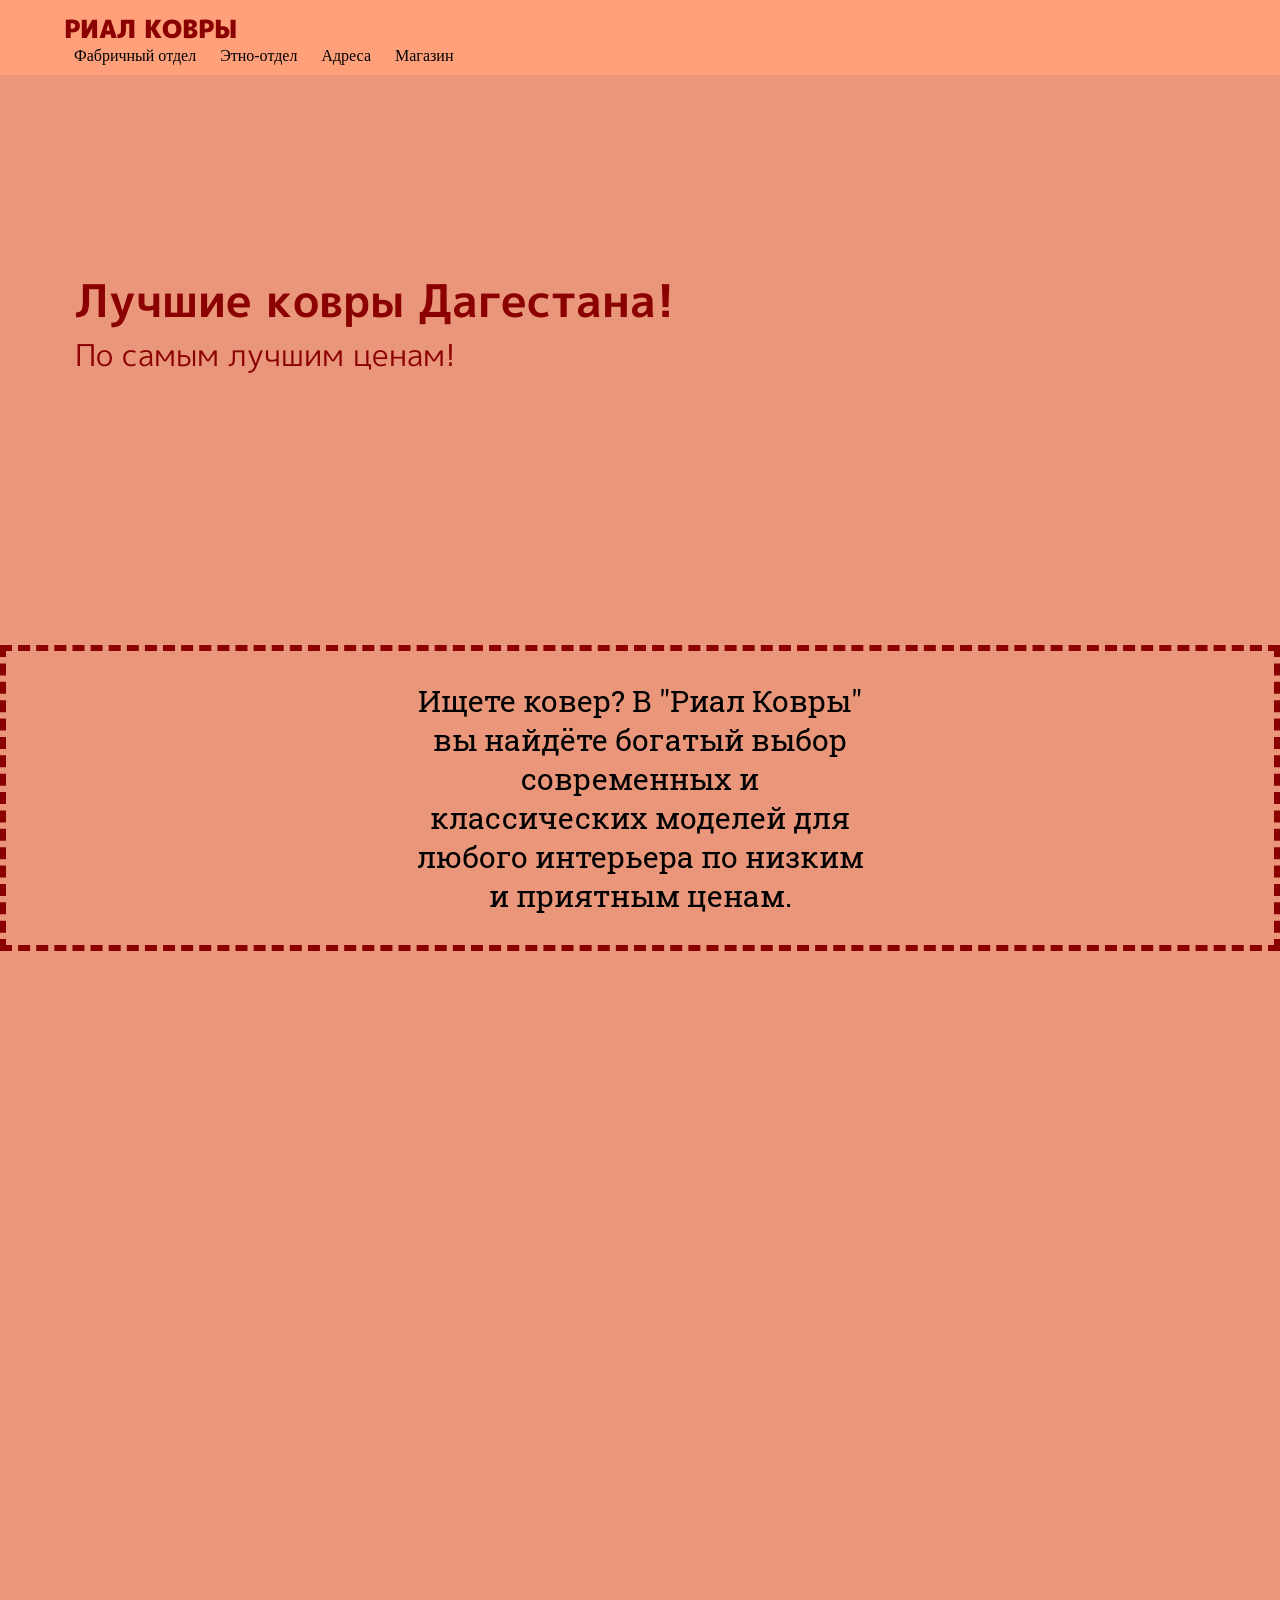
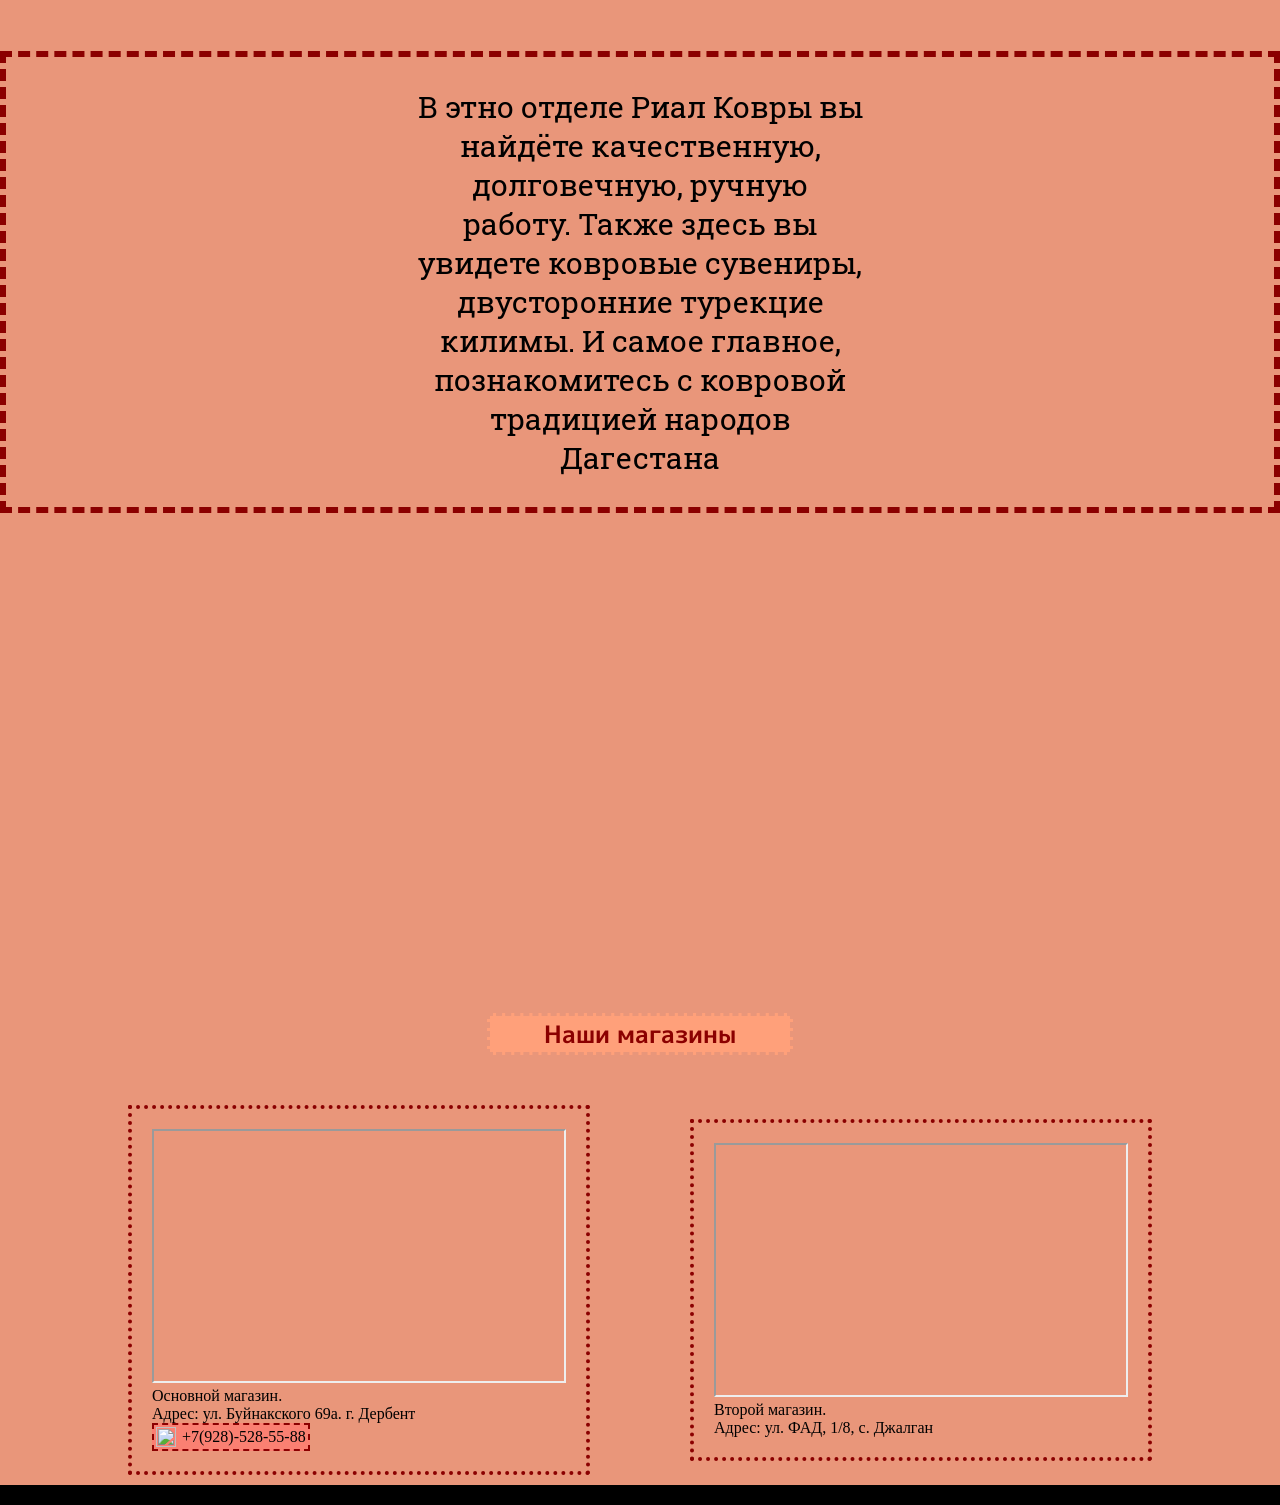
==== index.html @ f269d0b3 "Add files via upload" ====
<!DOCTYPE html>
<html>
<head>
    <meta charset="UTF-8">
    <title>Риал Ковры</title>
    <link rel="stylesheet" href="style.css">

</head>
<body>
    <header>
        <p id="name">РИАЛ КОВРЫ</p>
        <div class="pustota"></div>   
        <nav>                                                                            
            <a href="#fab">Фабричный отдел</a>
            <a href="#ruchnaya">Этно-отдел</a>
            <a href="#shops">Адреса</a>
            <a href="shop.html">Магазин</a>
        </nav>       
    </header>
    <main>
        <article class="banner">
            <div id="start">
                <h1 class="start">Лучшие ковры Дагестана!</h1>
                <p class="start">По самым лучшим ценам!</p>
            </div>
        </article>
        <article class="post" id="fab">
            <p>
                Ищете ковер? В "Риал Ковры" вы найдёте богатый выбор современных
                 и классических моделей для любого интерьера по низким и приятным ценам.      
            </p>
            
        </article>
        
        <div class="razryv"></div>
        <article class="post" id="ruchnaya">
            
            <p>
                В этно отделе Риал Ковры вы найдёте качественную, долговечную, ручную работу.
                 Также здесь вы увидете ковровые сувениры, двусторонние турекцие килимы. 
                 И самое главное, познакомитесь с ковровой традицией народов Дагестана
            </p> 
        </article>
        

        <article id="shops">
            <h1 id="Map">Наши магазины</h1>        
            <div class="MapsObolochka">
            <div class="MainMap">
                <iframe src="https://yandex.ru/map-widget/v1/org/rial_kovry/235939715643/?ll=48.288668%2C42.053204&z=16" width="410" height="250" frameborder="1" allowfullscreen="true" style="position:relative;"></iframe>
                <p>Основной магазин.<br> Адрес: ул. Буйнакского 69а. г. Дербент</p>    

                <div class="whats">
                      <img src="phone.png" id="whats">
                      <p>+7(928)-528-55-88</p>
                </div>
            
                <!-- <div class="whats">
                      <img src="whatsapp.png" id="whats">
                      <p>+7(928)-528-55-88</p>
                </div> -->
            </div>


            <div class="MainMap">
               <iframe src="https://yandex.ru/map-widget/v1/org/rial_kovry/52094156210/?ll=48.296547%2C42.030805&z=16" width="410" height="250" frameborder="1" allowfullscreen="true" style="position:relative;"></iframe>
                <p>Второй магазин.<br> Адрес: ул. ФАД, 1/8, с. Джалган</p>
                
            </div>
            </div>
        </article>
    </main>
    <footer>
        <p id="premissions"></p>
    </footer>
</body>
</html>
---- style.css ----
@import url('https://fonts.googleapis.com/css2?family=M+PLUS+1p&display=swap');

@import url('https://fonts.googleapis.com/css2?family=Honk&family=Pacifico&family=Roboto+Condensed:ital,wght@0,100..900;1,100..900&family=Roboto+Slab:wght@100..900&family=Roboto:ital,wght@0,100..900;1,100..900&family=Winky+Rough:ital,wght@0,300..900;1,300..900&display=swap');


*{
    margin: 0;
}
body{
    background-image: url(Background.png);
    background-color: #E9967A;
    background-size: cover;
    background-attachment: fixed;
}
header{
    padding: 10px 5%;
    background-color: #FFA07A;
    position: fixed;
    z-index: 1000;
    width: 100%;
}
header>*{
    display: inline-block;
    width: 450px;
}

.nav-list {
    margin: 0;
    padding: 0;
    list-style: none;
}

#start{
    display: inline-block;
    padding: 5px;
    border: 6px #E9967A dashed;
}

.start{
    color: darkred;
    font-family: "M PLUS 1p", sans-serif;
}

.pustota{
    width: 35vw;
}

a{
    text-decoration: none;
    color: black;
    margin: 0px 10px;
}

#name{
    color: darkred;
    font-family: "M PLUS 1p", sans-serif;
    font-weight: 900;
    font-size: 25px;
}

.banner{
    padding: 20%  5%;
    font-size: 30px;
}
.post{
    background-color: #E9967A;
    padding: 30px 5%;
    text-align: center;
    border: 6px darkred dashed;
    font-family: "Roboto Slab", serif;
}
.post>*{
    display: inline-block;
    width: 450px;
    font-size: 30px;
    vertical-align: middle;
}
.razryv{
    height: 700px;
}

#final>div{
    padding: 10px;
    background-color: #fff;
    text-align: center;
    font-size: 30px;
    border: 4px black solid;
}

#shops{
    margin-top: 500px;
}


#Map{
    color: darkred;
    font-family: "M PLUS 1p", sans-serif;
    text-align: center;
    margin: 0 auto 50px auto;
    border: 3px #E9967A dashed;
    background-color: #FFA07A;
    width: 300px;
}
.MapsObolochka{
    display: flex;
    align-items: center;
    justify-content: center;
}

.MainMap{
    display: inline-block;
    margin: 0 50px 10px 50px;
    padding: 20px;
    border: 4px darkred dotted;
    background-color: #E9967A;
}

#MainMap>p{
    color: darkred;
    font-size: 20px;
    font-weight: 750;
    font-family: "M PLUS 1p", sans-serif;
}

#whats{
    width: 20px;
    height: 20px;
    
}

.whats>p{
   margin: 0;
}

.whats {
    display: inline-flex;
    align-items: center;
    gap: 6px;
    padding: 2px;
    border: 2px darkred dashed;
    background-color: salmon;
}

footer{
    background-color: black;
    padding: 10px 0;
    text-align: center;
    color: #fff;
}
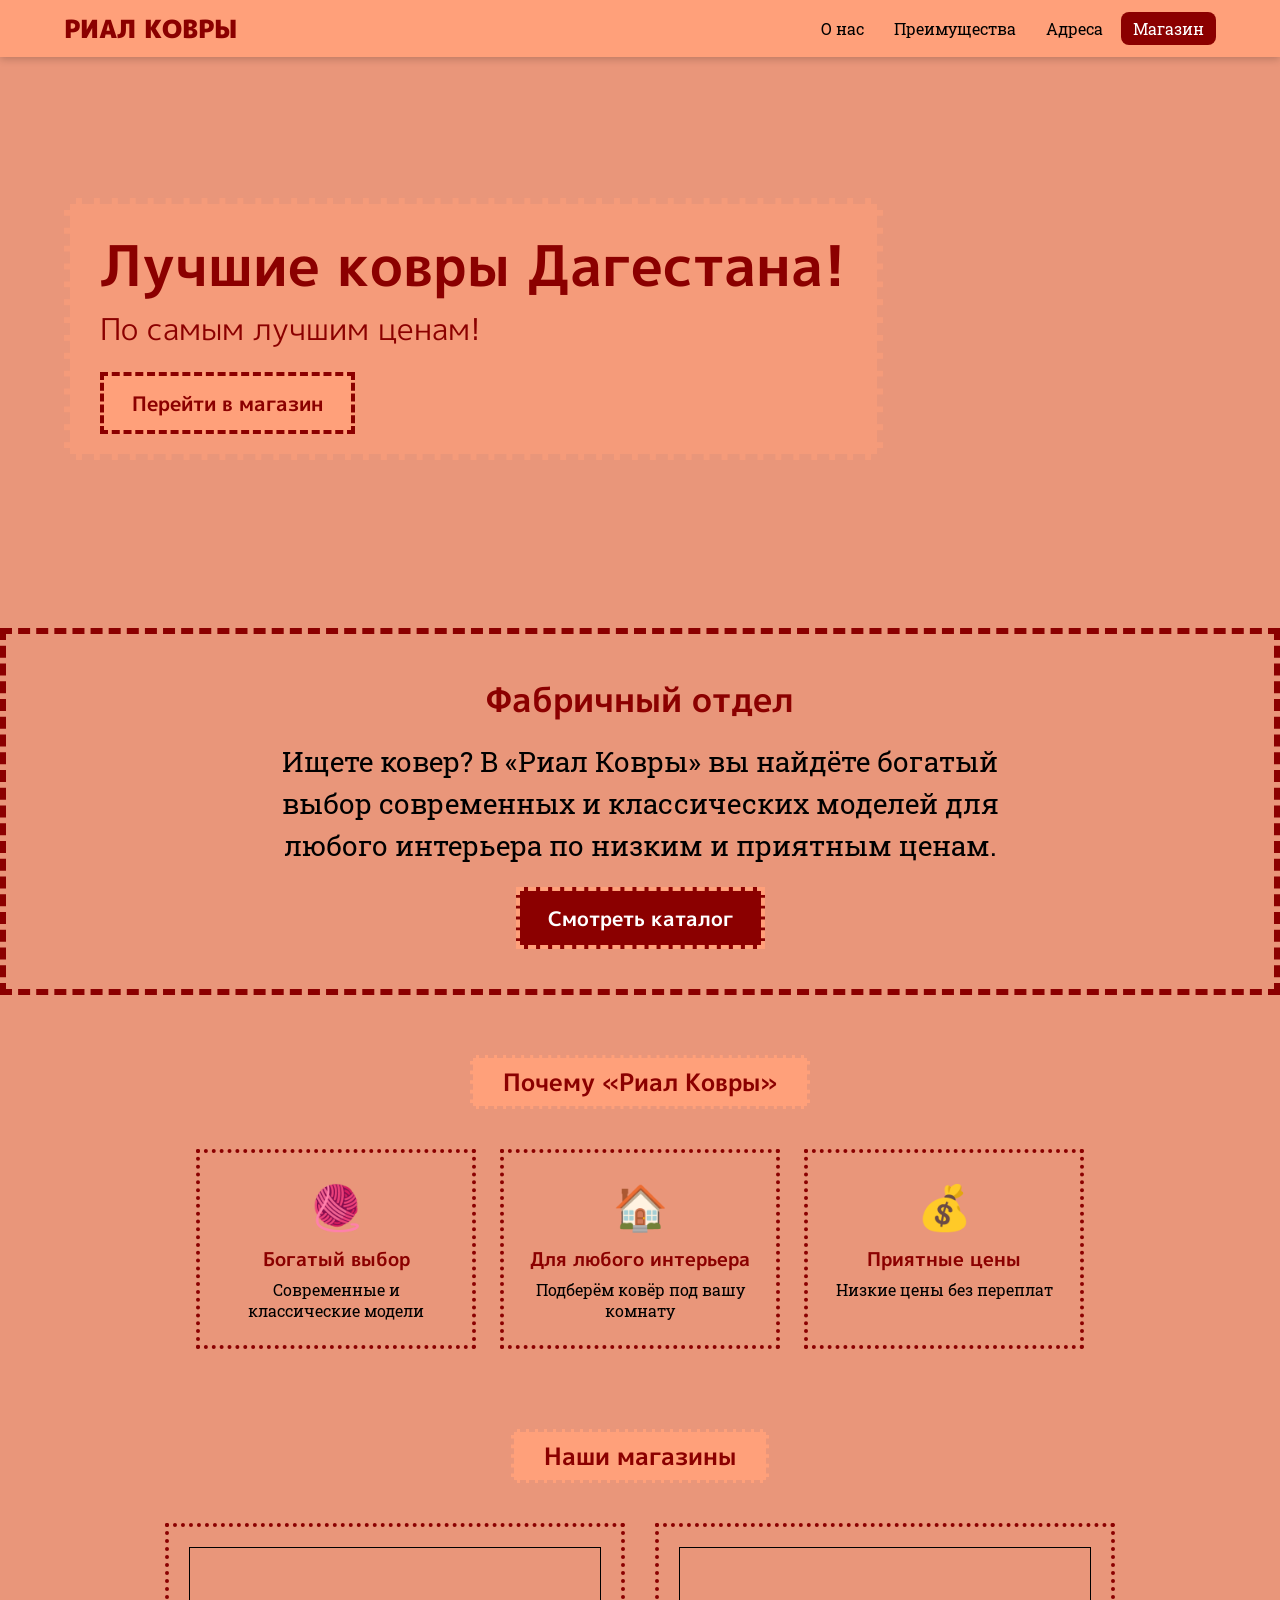
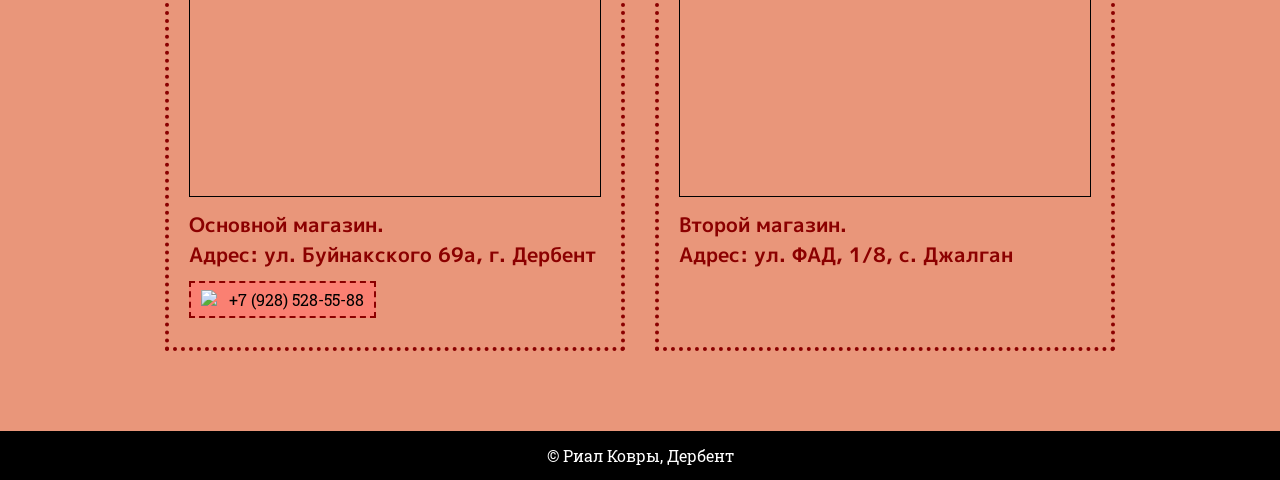
==== commit 47011dcc: "Add files via upload" ====
--- a/index.html
+++ b/index.html
@@ -1,77 +1,72 @@
 <!DOCTYPE html>
-<html>
+<html lang="ru">
 <head>
     <meta charset="UTF-8">
-    <title>Риал Ковры</title>
+    <meta name="viewport" content="width=device-width, initial-scale=1">
+    <title>Риал Ковры — лучшие ковры Дагестана</title>
+    <meta name="description" content="Риал Ковры: современные и классические ковры для любого интерьера по низким ценам. Магазины в Дербенте и Джалгане.">
     <link rel="stylesheet" href="style.css">
-
 </head>
 <body>
     <header>
         <p id="name">РИАЛ КОВРЫ</p>
-        <div class="pustota"></div>   
-        <nav>                                                                            
-            <a href="#fab">Фабричный отдел</a>
-            <a href="#ruchnaya">Этно-отдел</a>
+        <nav>
+            <a href="#fab">О нас</a>
+            <a href="#why">Преимущества</a>
             <a href="#shops">Адреса</a>
-            <a href="shop.html">Магазин</a>
-        </nav>       
+            <a href="shop.html" class="nav-shop">Магазин</a>
+        </nav>
     </header>
+
     <main>
         <article class="banner">
             <div id="start">
                 <h1 class="start">Лучшие ковры Дагестана!</h1>
                 <p class="start">По самым лучшим ценам!</p>
+                <a href="shop.html" class="button">Перейти в магазин</a>
             </div>
         </article>
+
         <article class="post" id="fab">
+            <h2>Фабричный отдел</h2>
             <p>
-                Ищете ковер? В "Риал Ковры" вы найдёте богатый выбор современных
-                 и классических моделей для любого интерьера по низким и приятным ценам.      
+                Ищете ковер? В «Риал Ковры» вы найдёте богатый выбор современных
+                и классических моделей для любого интерьера по низким и приятным ценам.
             </p>
-            
+            <a href="shop.html" class="button dark">Смотреть каталог</a>
         </article>
-        
-        <div class="razryv"></div>
-        <article class="post" id="ruchnaya">
-            
-            <p>
-                В этно отделе Риал Ковры вы найдёте качественную, долговечную, ручную работу.
-                 Также здесь вы увидете ковровые сувениры, двусторонние турекцие килимы. 
-                 И самое главное, познакомитесь с ковровой традицией народов Дагестана
-            </p> 
-        </article>
-        
+
+        <section id="why">
+            <h2 class="title-box">Почему «Риал Ковры»</h2>
+            <div class="cards">
+                <div class="card"><span>🧶</span><h3>Богатый выбор</h3><p>Современные и классические модели</p></div>
+                <div class="card"><span>🏠</span><h3>Для любого интерьера</h3><p>Подберём ковёр под вашу комнату</p></div>
+                <div class="card"><span>💰</span><h3>Приятные цены</h3><p>Низкие цены без переплат</p></div>
+            </div>
+        </section>
 
         <article id="shops">
-            <h1 id="Map">Наши магазины</h1>        
+            <h2 class="title-box" id="Map">Наши магазины</h2>
             <div class="MapsObolochka">
-            <div class="MainMap">
-                <iframe src="https://yandex.ru/map-widget/v1/org/rial_kovry/235939715643/?ll=48.288668%2C42.053204&z=16" width="410" height="250" frameborder="1" allowfullscreen="true" style="position:relative;"></iframe>
-                <p>Основной магазин.<br> Адрес: ул. Буйнакского 69а. г. Дербент</p>    
+                <div class="MainMap">
+                    <iframe title="Основной магазин на карте" src="https://yandex.ru/map-widget/v1/org/rial_kovry/235939715643/?ll=48.288668%2C42.053204&z=16" loading="lazy" allowfullscreen></iframe>
+                    <p>Основной магазин.<br>Адрес: ул. Буйнакского 69а, г. Дербент</p>
+                    <a class="whats" href="tel:+79285285588">
+                        <img src="phone.png" id="whats" alt="Телефон">
+                        <span>+7 (928) 528-55-88</span>
+                    </a>
+                </div>
 
-                <div class="whats">
-                      <img src="phone.png" id="whats">
-                      <p>+7(928)-528-55-88</p>
+                <div class="MainMap">
+                    <iframe title="Второй магазин на карте" src="https://yandex.ru/map-widget/v1/org/rial_kovry/52094156210/?ll=48.296547%2C42.030805&z=16" loading="lazy" allowfullscreen></iframe>
+                    <p>Второй магазин.<br>Адрес: ул. ФАД, 1/8, с. Джалган</p>
                 </div>
-            
-                <!-- <div class="whats">
-                      <img src="whatsapp.png" id="whats">
-                      <p>+7(928)-528-55-88</p>
-                </div> -->
-            </div>
-
-
-            <div class="MainMap">
-               <iframe src="https://yandex.ru/map-widget/v1/org/rial_kovry/52094156210/?ll=48.296547%2C42.030805&z=16" width="410" height="250" frameborder="1" allowfullscreen="true" style="position:relative;"></iframe>
-                <p>Второй магазин.<br> Адрес: ул. ФАД, 1/8, с. Джалган</p>
-                
-            </div>
             </div>
         </article>
     </main>
+
     <footer>
-        <p id="premissions"></p>
+        <p id="premissions">© Риал Ковры, Дербент</p>
     </footer>
 </body>
-</html>+</html>
--- a/style.css
+++ b/style.css
@@ -1,152 +1,142 @@
-@import url('https://fonts.googleapis.com/css2?family=M+PLUS+1p&display=swap');
+@import url('https://fonts.googleapis.com/css2?family=M+PLUS+1p:wght@400;700;900&family=Roboto+Slab:wght@100..900&display=swap');
 
-@import url('https://fonts.googleapis.com/css2?family=Honk&family=Pacifico&family=Roboto+Condensed:ital,wght@0,100..900;1,100..900&family=Roboto+Slab:wght@100..900&family=Roboto:ital,wght@0,100..900;1,100..900&family=Winky+Rough:ital,wght@0,300..900;1,300..900&display=swap');
-
-
-*{
-    margin: 0;
-}
+*{ margin: 0; box-sizing: border-box; }
+html{ scroll-behavior: smooth; scroll-padding-top: 80px; }
 body{
     background-image: url(Background.png);
     background-color: #E9967A;
     background-size: cover;
     background-attachment: fixed;
+    font-family: "Roboto Slab", serif;
 }
+
+/* шапка */
 header{
+    position: fixed;
+    top: 0;
+    z-index: 1000;
+    width: 100%;
     padding: 10px 5%;
     background-color: #FFA07A;
-    position: fixed;
-    z-index: 1000;
-    width: 100%;
+    display: flex;
+    align-items: center;
+    justify-content: space-between;
+    flex-wrap: wrap;
+    gap: 6px 20px;
+    box-shadow: 0 2px 8px rgba(0,0,0,.2);
 }
-header>*{
-    display: inline-block;
-    width: 450px;
-}
-
-.nav-list {
-    margin: 0;
-    padding: 0;
-    list-style: none;
-}
-
-#start{
-    display: inline-block;
-    padding: 5px;
-    border: 6px #E9967A dashed;
-}
-
-.start{
-    color: darkred;
-    font-family: "M PLUS 1p", sans-serif;
-}
-
-.pustota{
-    width: 35vw;
-}
-
-a{
-    text-decoration: none;
-    color: black;
-    margin: 0px 10px;
-}
-
 #name{
     color: darkred;
     font-family: "M PLUS 1p", sans-serif;
     font-weight: 900;
     font-size: 25px;
 }
+nav{ display: flex; flex-wrap: wrap; gap: 4px 6px; }
+a{ text-decoration: none; color: black; }
+nav a{ padding: 6px 12px; border-radius: 8px; transition: .2s; }
+nav a:hover{ background: #E9967A; }
+nav .nav-shop{ background: darkred; color: #fff; }
+nav .nav-shop:hover{ background: #a00000; }
 
-.banner{
-    padding: 20%  5%;
-    font-size: 30px;
+/* кнопки */
+.button{
+    display: inline-block;
+    margin-top: 20px;
+    padding: 12px 28px;
+    background: #FFA07A;
+    color: darkred;
+    font: 700 20px "M PLUS 1p", sans-serif;
+    border: 4px darkred dashed;
+    transition: .2s;
 }
+.button:hover{ background: #fff; transform: translateY(-3px); }
+.button.dark{ background: darkred; color: #fff; border-color: #FFA07A; }
+.button.dark:hover{ background: #a00000; }
+
+/* баннер */
+.banner{ padding: 22vh 5% 12vh; font-size: 30px; }
+#start{
+    display: inline-block;
+    padding: 20px 30px;
+    border: 6px #E9967A dashed;
+    background: rgba(255,160,122,.55);
+}
+.start{ color: darkred; font-family: "M PLUS 1p", sans-serif; }
+h1.start{ font-size: clamp(30px, 5vw, 56px); }
+
+/* блок о нас */
 .post{
     background-color: #E9967A;
-    padding: 30px 5%;
+    padding: 40px 5%;
     text-align: center;
     border: 6px darkred dashed;
-    font-family: "Roboto Slab", serif;
+    margin: 60px 0;
 }
-.post>*{
-    display: inline-block;
-    width: 450px;
-    font-size: 30px;
-    vertical-align: middle;
-}
-.razryv{
-    height: 700px;
-}
+.post h2{ color: darkred; font-family: "M PLUS 1p", sans-serif; font-size: 34px; margin-bottom: 16px; }
+.post p{ max-width: 800px; margin: 0 auto; font-size: clamp(20px, 2.5vw, 28px); line-height: 1.5; }
 
-#final>div{
-    padding: 10px;
-    background-color: #fff;
-    text-align: center;
-    font-size: 30px;
-    border: 4px black solid;
-}
-
-#shops{
-    margin-top: 500px;
-}
-
-
-#Map{
+/* заголовки секций */
+.title-box{
     color: darkred;
     font-family: "M PLUS 1p", sans-serif;
     text-align: center;
-    margin: 0 auto 50px auto;
+    margin: 0 auto 40px;
     border: 3px #E9967A dashed;
     background-color: #FFA07A;
-    width: 300px;
-}
-.MapsObolochka{
-    display: flex;
-    align-items: center;
-    justify-content: center;
+    width: fit-content;
+    padding: 6px 30px;
 }
 
+/* преимущества */
+#why{ padding: 0 5%; margin-bottom: 80px; }
+.cards{ display: flex; flex-wrap: wrap; justify-content: center; gap: 24px; }
+.card{
+    width: 280px;
+    padding: 24px;
+    text-align: center;
+    background: #E9967A;
+    border: 4px darkred dotted;
+    transition: transform .2s;
+}
+.card:hover{ transform: translateY(-6px); }
+.card span{ font-size: 44px; }
+.card h3{ color: darkred; font-family: "M PLUS 1p", sans-serif; margin: 10px 0 6px; }
+
+/* магазины */
+#shops{ padding: 0 5%; margin-bottom: 80px; }
+.MapsObolochka{ display: flex; flex-wrap: wrap; justify-content: center; gap: 30px; }
 .MainMap{
-    display: inline-block;
-    margin: 0 50px 10px 50px;
+    width: 460px;
+    max-width: 100%;
     padding: 20px;
     border: 4px darkred dotted;
     background-color: #E9967A;
 }
-
-#MainMap>p{
+.MainMap iframe{ width: 100%; height: 250px; border: 1px solid #000; display: block; }
+.MainMap>p{
     color: darkred;
     font-size: 20px;
-    font-weight: 750;
+    font-weight: 700;
     font-family: "M PLUS 1p", sans-serif;
+    margin: 12px 0;
 }
-
-#whats{
-    width: 20px;
-    height: 20px;
-    
-}
-
-.whats>p{
-   margin: 0;
-}
-
-.whats {
+#whats{ width: 20px; height: 20px; }
+.whats{
     display: inline-flex;
     align-items: center;
-    gap: 6px;
-    padding: 2px;
+    gap: 8px;
+    padding: 6px 10px;
     border: 2px darkred dashed;
     background-color: salmon;
 }
+.whats:hover{ background: #fff; }
 
-footer{
-    background-color: black;
-    padding: 10px 0;
-    text-align: center;
-    color: #fff;
+footer{ background-color: black; padding: 14px 0; text-align: center; color: #fff; }
+
+@media (max-width: 600px){
+    header{ justify-content: center; }
+    #name{ font-size: 22px; }
+    nav a{ padding: 5px 8px; font-size: 14px; }
+    .banner{ padding-top: 24vh; }
+    .post{ margin: 40px 0; }
 }
-
-
-
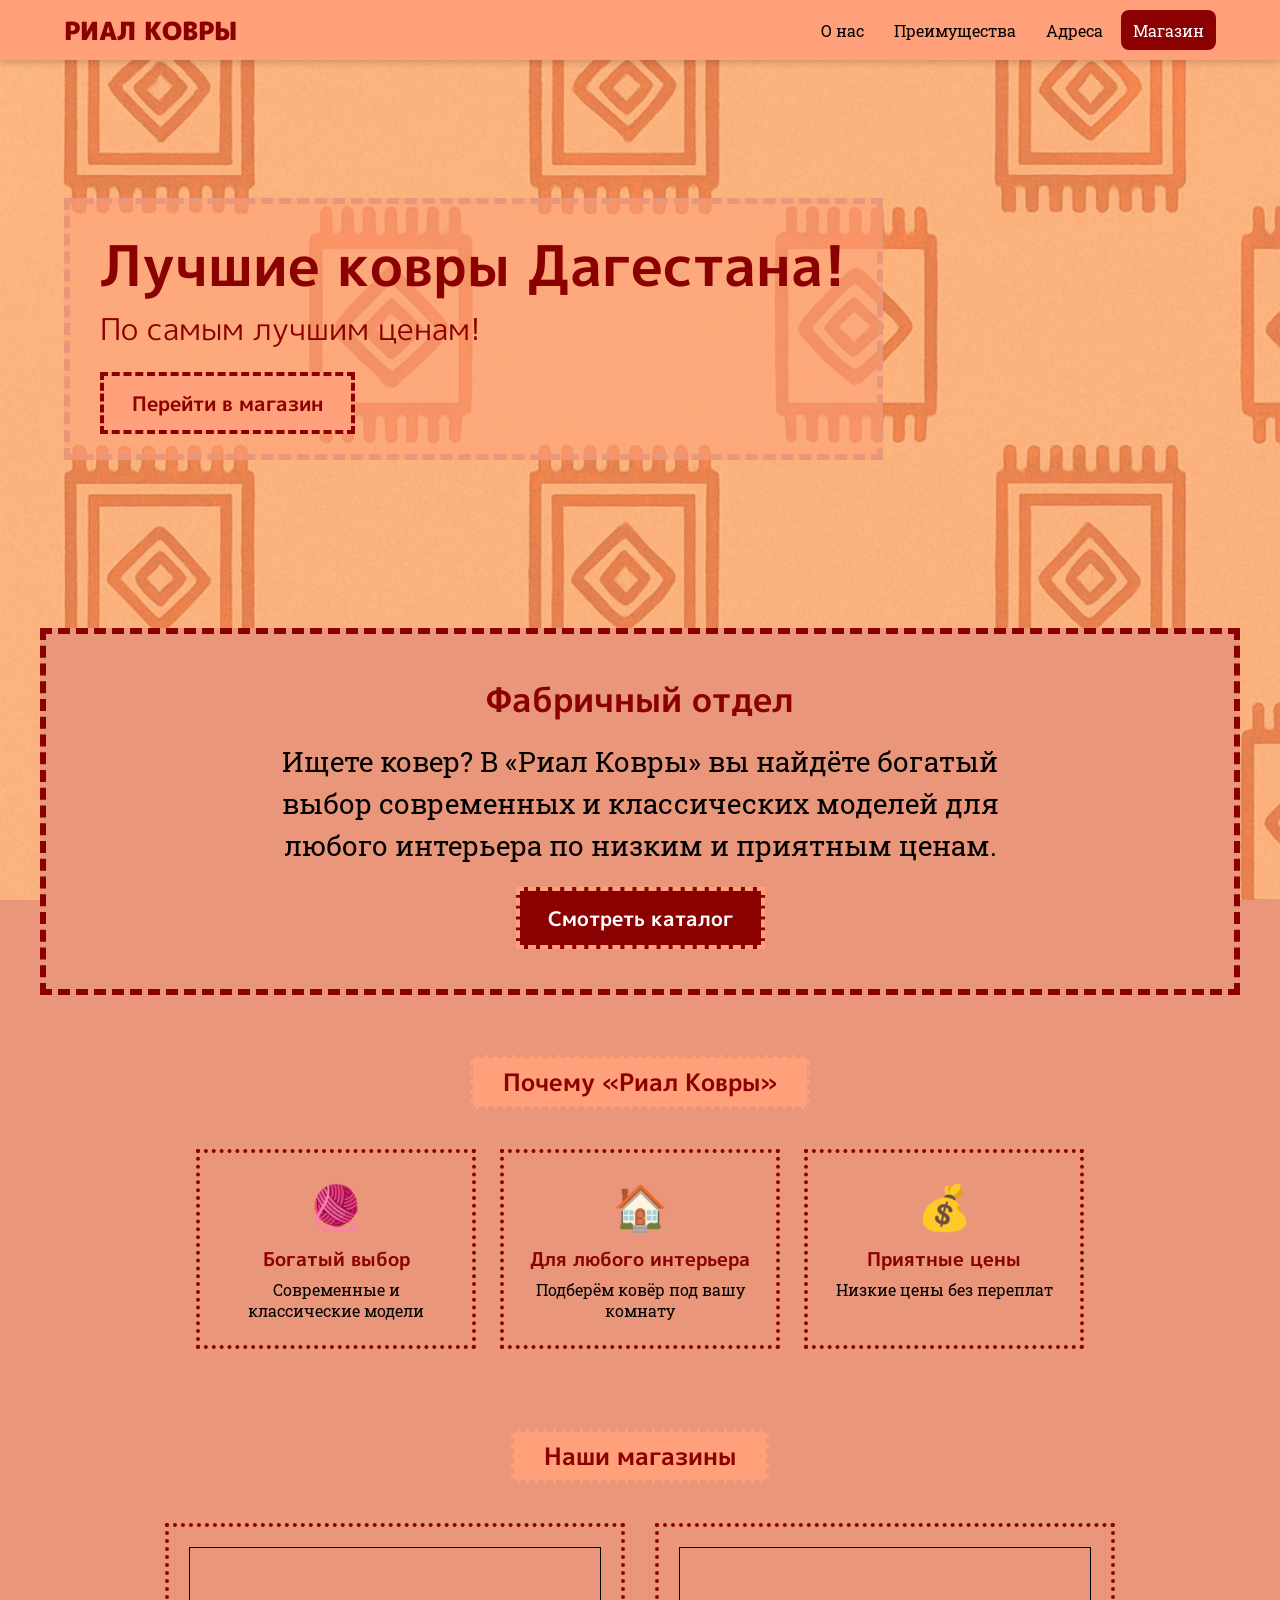
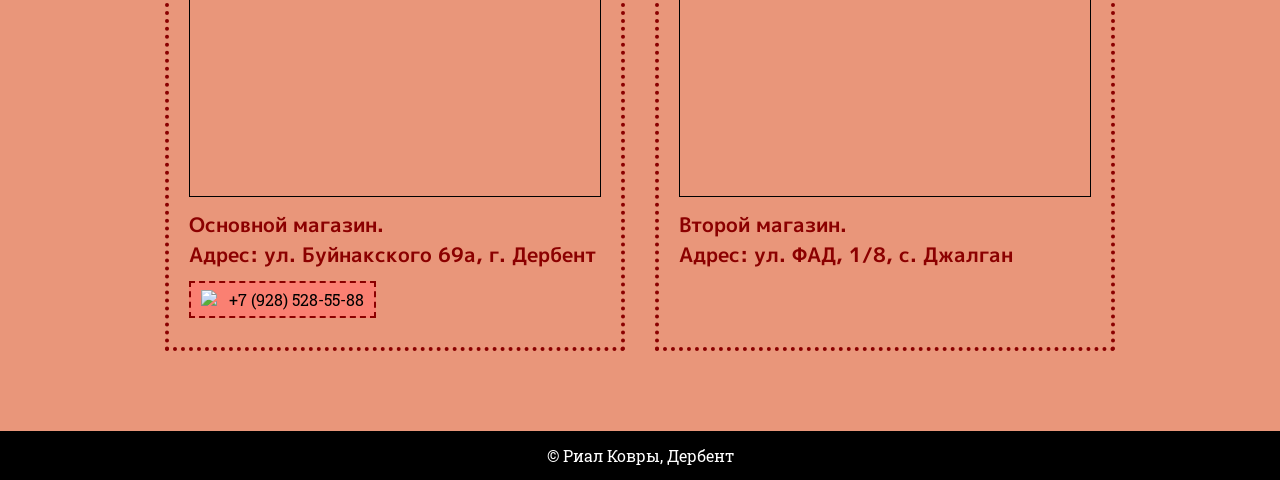
==== commit b2507dc3: "Add files via upload" ====
--- a/index.html
+++ b/index.html
@@ -2,7 +2,8 @@
 <html lang="ru">
 <head>
     <meta charset="UTF-8">
-    <meta name="viewport" content="width=device-width, initial-scale=1">
+    <meta name="viewport" content="width=device-width, initial-scale=1, viewport-fit=cover">
+    <meta name="theme-color" content="#FFA07A">
     <title>Риал Ковры — лучшие ковры Дагестана</title>
     <meta name="description" content="Риал Ковры: современные и классические ковры для любого интерьера по низким ценам. Магазины в Дербенте и Джалгане.">
     <link rel="stylesheet" href="style.css">
--- a/style.css
+++ b/style.css
@@ -140,3 +140,28 @@
     .banner{ padding-top: 24vh; }
     .post{ margin: 40px 0; }
 }
+
+/* ===== Адаптивность: телефоны, планшеты, ноутбуки, большие экраны ===== */
+html{-webkit-text-size-adjust:100%;text-size-adjust:100%}
+body{overflow-x:hidden}
+img,iframe{max-width:100%}
+header{padding-top:max(10px,env(safe-area-inset-top));padding-left:max(5%,env(safe-area-inset-left));padding-right:max(5%,env(safe-area-inset-right))}
+nav a{display:inline-flex;align-items:center;min-height:40px}
+.post{max-width:1200px;margin-left:auto;margin-right:auto}
+.cards{max-width:1200px;margin:0 auto}
+@media(pointer:coarse){body{background-attachment:scroll}}           /* на iOS fixed-фон глючит */
+@media(hover:none){.card:hover,.button:hover{transform:none}}
+@media(max-width:900px){.banner{font-size:24px;padding-top:20vh}.MainMap{width:100%;max-width:520px}}
+@media(max-width:600px){
+  html{scroll-padding-top:110px}
+  #start{padding:14px 16px;border-width:4px}
+  .button{display:block;text-align:center;font-size:18px}
+  .post{border-width:4px;padding:28px 5%}
+  .post h2{font-size:26px}
+  #why,#shops{padding:0 4%}
+  .card{width:100%;max-width:340px}
+  .MainMap{padding:12px}.MainMap iframe{height:220px}.MainMap>p{font-size:17px}
+  .title-box{padding:6px 16px;font-size:24px}
+}
+@media(max-height:500px) and (orientation:landscape){.banner{padding-top:110px;padding-bottom:40px}}
+@media(prefers-reduced-motion:reduce){html{scroll-behavior:auto}*{transition:none!important}}
